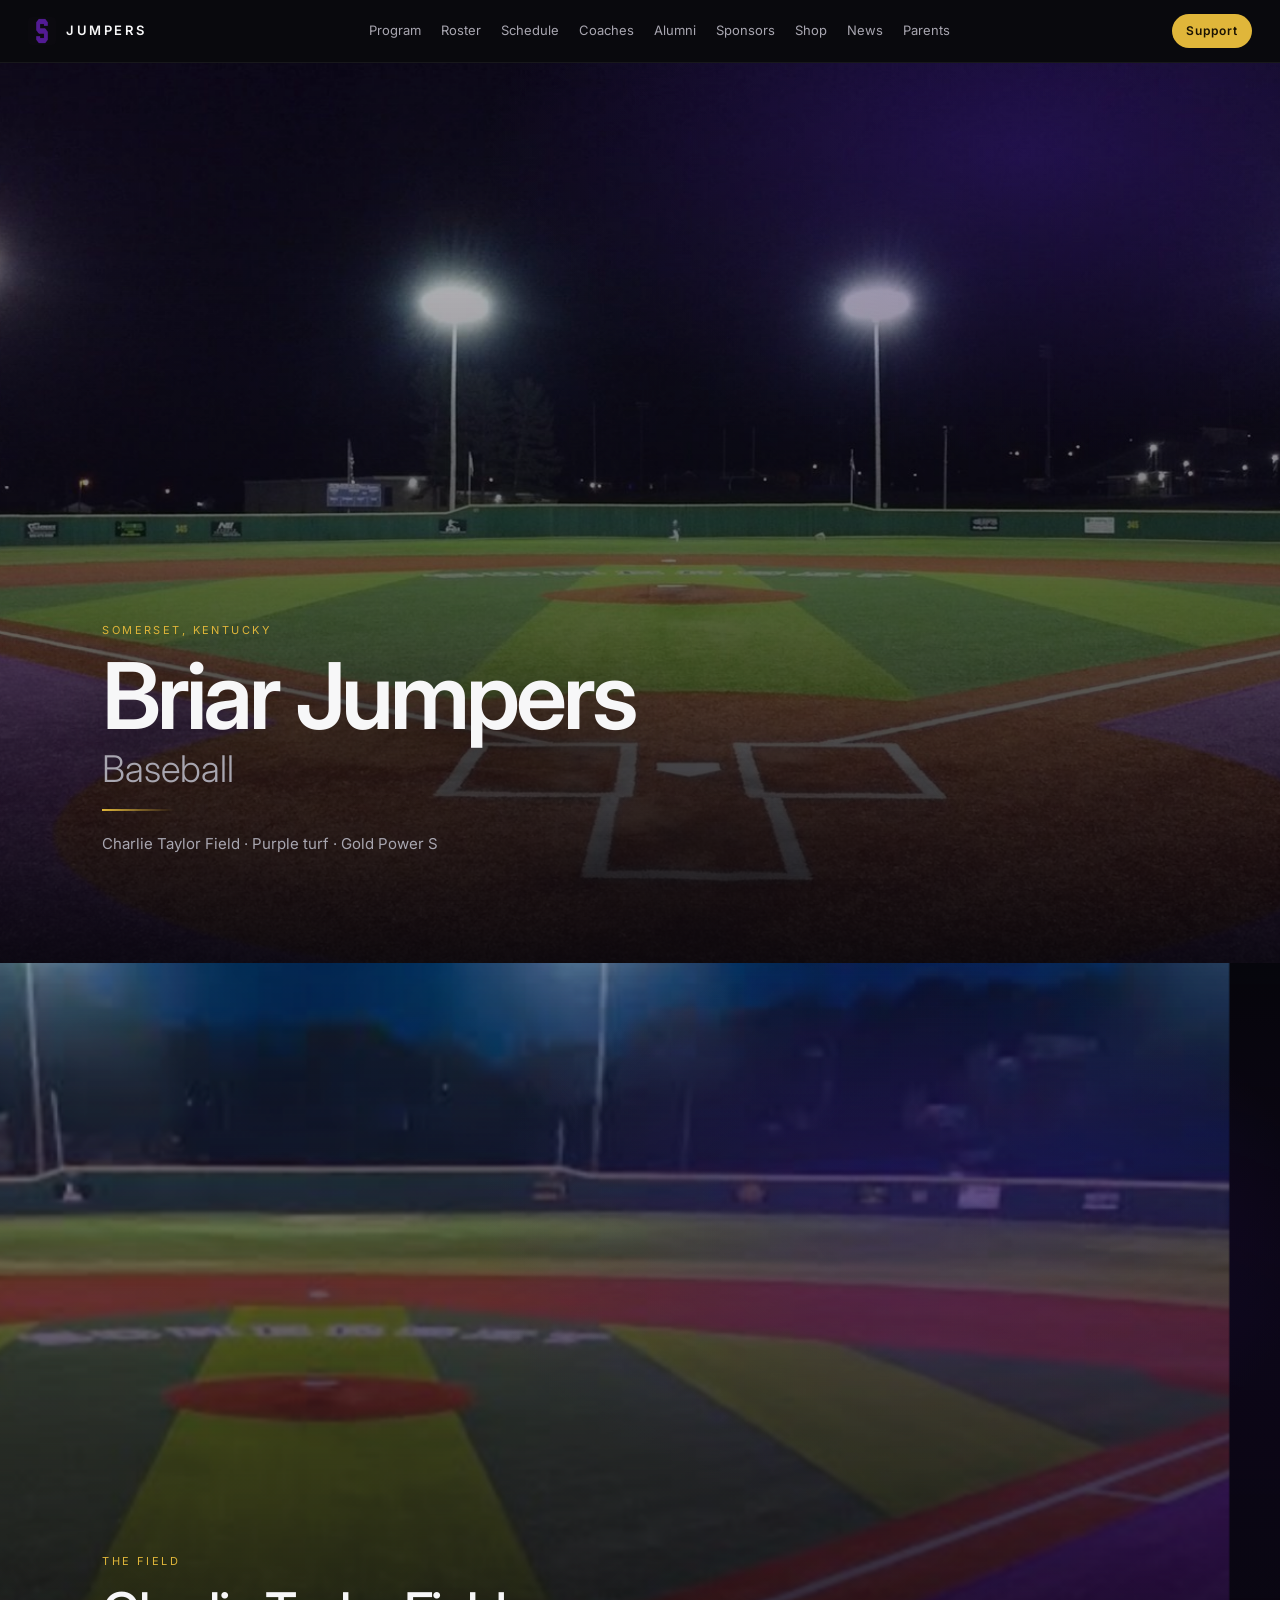
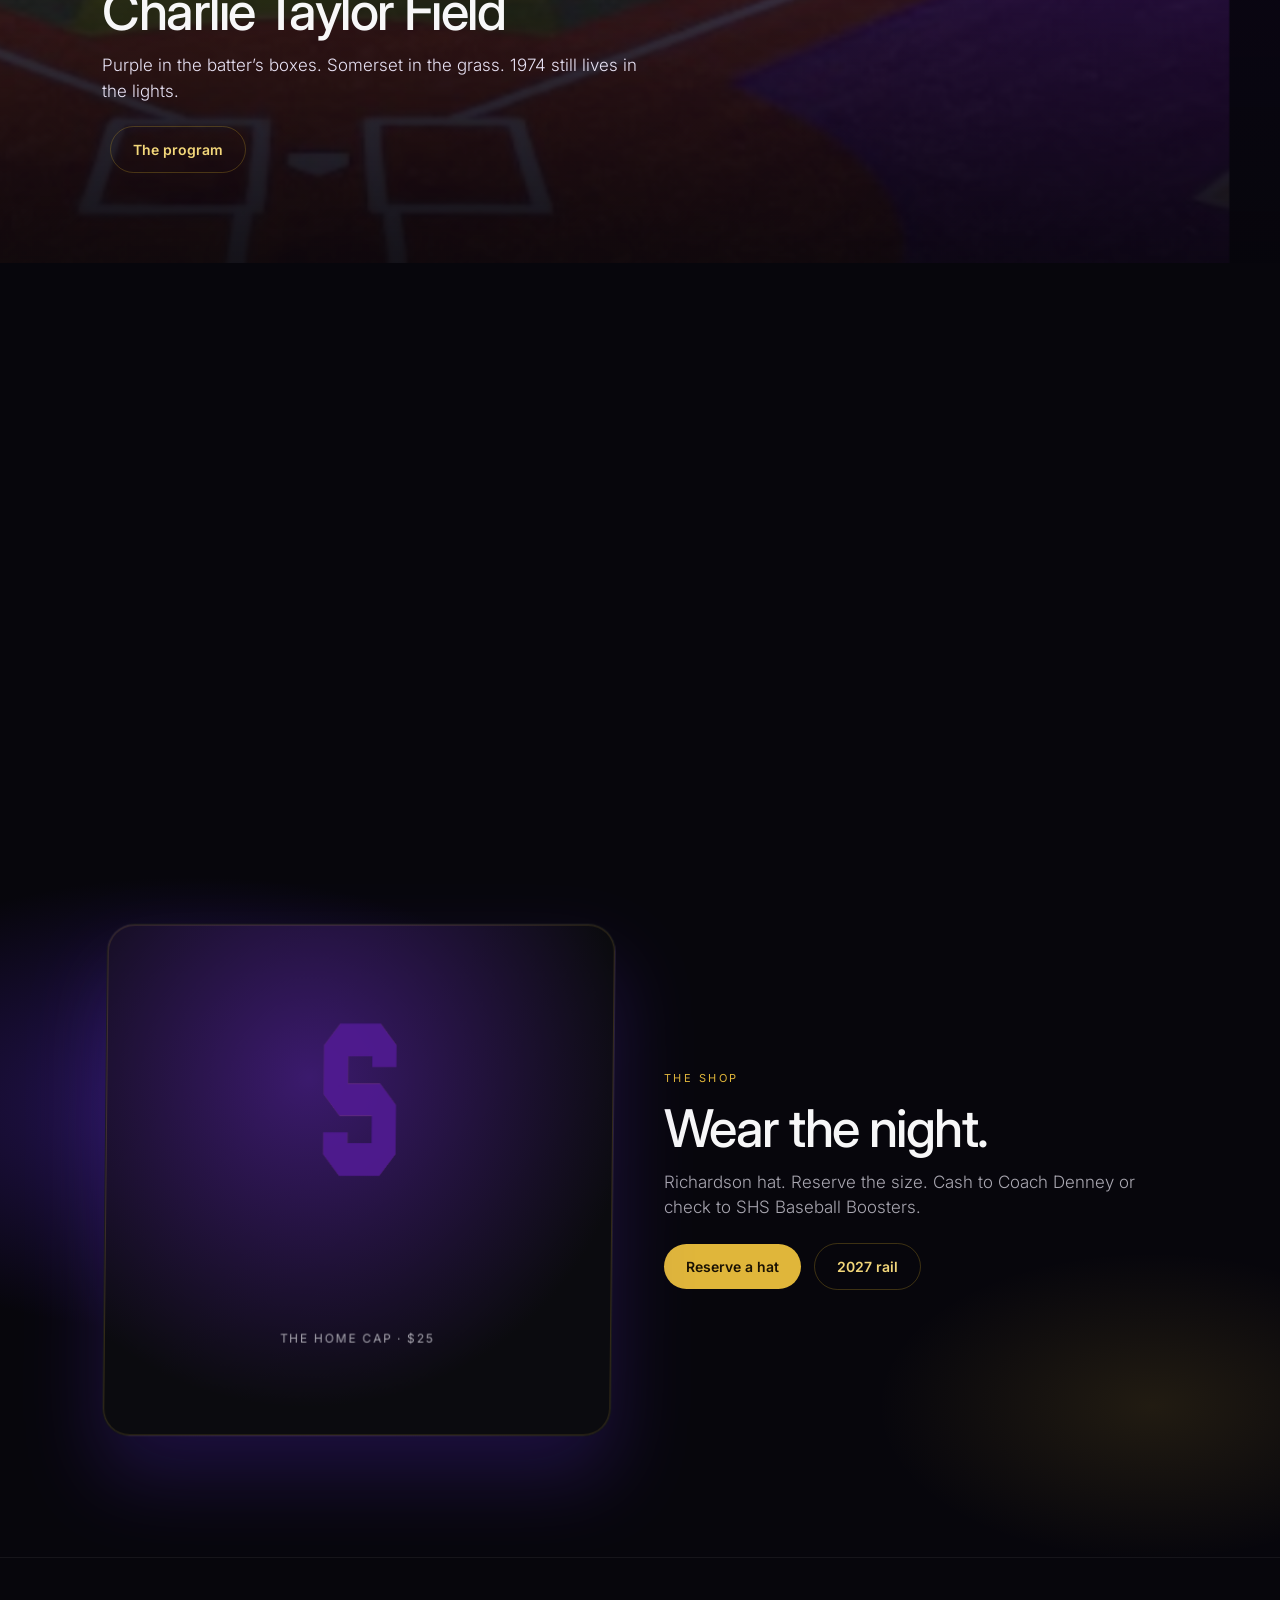
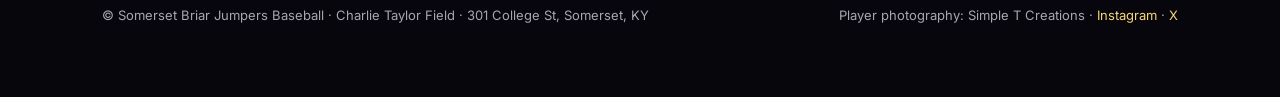
==== index.html @ 0ed85373 "Initial commit" ====
<!DOCTYPE html>
<html lang="en">
<head>
  <meta charset="UTF-8" />
  <meta name="viewport" content="width=device-width, initial-scale=1" />
  <title>Jumpers Baseball · Somerset Briar Jumpers</title>
  <meta name="description" content="Somerset High School Briar Jumpers baseball. Charlie Taylor Field. Hats, schedule, roster, and the next level." />
  <link rel="icon" href="assets/img/brand/power-s.jpg" />
  <link rel="preconnect" href="https://fonts.googleapis.com" />
  <link rel="preconnect" href="https://fonts.gstatic.com" crossorigin />
  <link href="https://fonts.googleapis.com/css2?family=Inter:wght@300;400;500;600;700&display=swap" rel="stylesheet" />
  <link rel="stylesheet" href="css/app.css" />
</head>
<body>
  <div class="progress" id="progress"></div>
  <a class="skip" href="#main">Skip to content</a>
  <nav class="top" id="site-nav"></nav>

  <header class="hero-video" id="main">
    <img class="poster" src="assets/img/field/hero-power-s.jpg" alt="" />
    <video autoplay muted loop playsinline poster="assets/img/field/hero-plate.jpg">
      <source src="assets/video/hero-plate.mp4" type="video/mp4" />
    </video>
    <div class="veil"></div>
    <div class="hero-copy">
      <p class="eyebrow rise">Somerset, Kentucky</p>
      <h1 class="rise rise-2">Briar Jumpers<span>Baseball</span></h1>
      <div class="gold-line rise rise-3"></div>
      <p class="meta rise rise-3">Charlie Taylor Field · Purple turf · Gold Power S</p>
    </div>
  </header>

  <section class="field-pin" id="field">
    <div class="field-sticky">
      <img class="bg" id="field-bg" src="assets/img/field/charlie-taylor-plate.png" alt="Charlie Taylor Field at night from home plate" />
      <div class="veil"></div>
      <div class="inner">
        <p class="kicker">The field</p>
        <h2>Charlie Taylor Field</h2>
        <p class="lede" style="color:#e8e2f4">Purple in the batter’s boxes. Somerset in the grass. 1974 still lives in the lights.</p>
        <a class="btn ghost" href="program.html">The program</a>
      </div>
    </div>
  </section>

  <section class="shop-stage" id="shop">
    <div class="wrap shop-grid">
      <div class="hat-ph">
        <img src="assets/img/brand/power-s-purple.png" alt="Power S" />
        The Home Cap · $25
      </div>
      <div>
        <p class="kicker">The shop</p>
        <h2>Wear the night.</h2>
        <p class="lede">Richardson hat. Reserve the size. Cash to Coach Denney or check to SHS Baseball Boosters.</p>
        <a class="btn" href="shop.html">Reserve a hat</a>
        <a class="btn ghost" href="schedule.html">2027 rail</a>
      </div>
    </div>
  </section>

  <footer class="site" id="site-foot"></footer>
  <script src="js/app.js"></script>
</body>
</html>
---- css/app.css ----
:root {
  --night: #07060c;
  --night-2: #12101a;
  --night-3: #1b1528;
  --purple: #5b2ad6;
  --purple-2: #8b5cf6;
  --gold: #e0b63a;
  --gold-2: #f3d77a;
  --paper: #f4f1ea;
  --stone: #a8a6b0;
  --white: #f7f7f8;
  --line: rgba(201, 162, 39, 0.28);
  --hair: rgba(255, 255, 255, 0.06);
  --max: 1180px;
}
* { box-sizing: border-box; margin: 0; padding: 0; }
html { scroll-behavior: smooth; }
body {
  font-family: Inter, system-ui, sans-serif;
  background: var(--night);
  color: var(--white);
  font-size: 17px;
  line-height: 1.5;
  min-height: 100vh;
  overflow-x: hidden;
}
a { color: inherit; text-decoration: none; }
img { max-width: 100%; display: block; }
button { font: inherit; }

.skip {
  position: absolute; left: -999px;
}
.skip:focus { left: 12px; top: 12px; background: var(--gold); color: #1a1203; padding: 8px 12px; z-index: 80; }

nav.top {
  position: sticky; top: 0; z-index: 40;
  display: flex; align-items: center; justify-content: space-between;
  padding: 14px 28px;
  background: rgba(11, 11, 15, 0.78);
  backdrop-filter: blur(18px);
  border-bottom: 1px solid var(--hair);
}
.brand { display: flex; align-items: center; gap: 10px; font-weight: 600; letter-spacing: 0.2em; font-size: 13px; }
.brand img { width: 28px; height: 28px; border-radius: 4px; }
.links { display: flex; gap: 20px; font-size: 13px; color: var(--stone); }
.links a[aria-current="page"], .links a:hover { color: var(--white); }
.pill {
  background: var(--gold);
  color: #1a1203;
  font-size: 12px;
  font-weight: 600;
  letter-spacing: 0.08em;
  padding: 8px 14px;
  border-radius: 999px;
}
.menu {
  display: none; background: none; border: 0; color: var(--white); font-size: 22px; cursor: pointer;
}
.drawer {
  display: none;
  background: #101016;
  border-bottom: 1px solid var(--hair);
  padding: 8px 28px 18px;
}
.drawer a { display: block; padding: 10px 0; color: var(--stone); font-size: 15px; }
.drawer.open { display: block; }

.hero {
  min-height: 88vh;
  position: relative;
  display: flex;
  align-items: flex-end;
  background:
    linear-gradient(180deg, rgba(11,11,15,.12) 10%, rgba(11,11,15,.86) 100%),
    var(--hero, #0b0b0f) center 60% / cover no-repeat;
}
.hero-copy { padding: 0 8vw 9vh; max-width: 920px; }
.eyebrow, .kicker {
  color: var(--gold);
  letter-spacing: 0.22em;
  font-size: 11px;
  text-transform: uppercase;
  margin-bottom: 14px;
}
h1 {
  font-weight: 600;
  font-size: clamp(44px, 8vw, 92px);
  letter-spacing: -0.045em;
  line-height: 0.95;
}
h1 span { display: block; font-weight: 300; font-size: 0.4em; letter-spacing: 0; color: var(--stone); margin-top: 12px; }
h2 {
  font-size: clamp(30px, 4.6vw, 52px);
  font-weight: 500;
  letter-spacing: -0.03em;
  line-height: 1.06;
}
.rule { width: 48px; height: 1px; background: var(--gold); margin: 20px 0; }
.lede { color: var(--stone); max-width: 560px; margin-top: 14px; font-weight: 300; }

section.block { padding: 84px 8vw; }
.wrap { max-width: var(--max); margin: 0 auto; }
.split { display: grid; grid-template-columns: 1.15fr 0.85fr; gap: 28px; }
.panel {
  background: var(--night-2);
  border: 1px solid var(--hair);
  border-radius: 28px;
  padding: 32px;
}
.panel h3 { font-size: 34px; letter-spacing: -0.03em; margin: 6px 0 8px; }
.meta { color: var(--stone); font-size: 15px; }
.chips { display: flex; gap: 8px; flex-wrap: wrap; margin-top: 20px; }
.chip {
  border: 1px solid var(--line);
  color: var(--gold-2);
  font-size: 11px;
  letter-spacing: 0.1em;
  text-transform: uppercase;
  padding: 6px 10px;
  border-radius: 999px;
}

.grid {
  display: grid;
  grid-template-columns: repeat(4, 1fr);
  gap: 18px;
  margin-top: 36px;
}
.grid-3 { grid-template-columns: repeat(3, 1fr); }
.grid-5 { grid-template-columns: repeat(5, 1fr); }

.card { perspective: 1200px; height: 430px; cursor: pointer; }
.card-inner {
  position: relative; width: 100%; height: 100%;
  transform-style: preserve-3d;
  transition: transform 0.7s cubic-bezier(.16,1,.3,1);
}
.card.is-flipped .card-inner { transform: rotateY(180deg); }
.face {
  position: absolute; inset: 0;
  backface-visibility: hidden;
  border-radius: 22px;
  overflow: hidden;
  background: #15151c;
  border: 1px solid var(--hair);
}
.face.back {
  transform: rotateY(180deg);
  background: linear-gradient(180deg, #17141f, #0e0d12);
  padding: 22px;
  display: flex; flex-direction: column;
}
.face .shot { width: 100%; height: 72%; object-fit: cover; object-position: top center; }
.sil-shot {
  height: 72%;
  display: grid; place-items: center;
  background: #14121a;
}
.sil-shot img { width: 52%; opacity: .5; height: auto; object-fit: contain; }
.face .info { padding: 14px 16px 16px; }
.num {
  position: absolute; top: 12px; left: 14px;
  font-size: 36px; font-weight: 600; color: var(--gold);
  letter-spacing: -0.04em; text-shadow: 0 8px 24px rgba(0,0,0,.5);
}
.name { font-size: 17px; font-weight: 500; }
.pos { color: var(--stone); font-size: 12px; letter-spacing: 0.12em; text-transform: uppercase; margin-top: 4px; }
.stat-row {
  display: flex; justify-content: space-between;
  padding: 10px 0;
  border-bottom: 1px solid var(--hair);
  font-size: 14px;
}
.stat-row span:last-child { color: var(--gold-2); font-variant-numeric: tabular-nums; }
.links-row { margin-top: auto; display: flex; gap: 8px; flex-wrap: wrap; }
.mini {
  font-size: 11px; letter-spacing: 0.08em; text-transform: uppercase;
  border: 1px solid var(--line); color: var(--gold-2);
  padding: 6px 8px; border-radius: 999px;
}

.coach { border-radius: 22px; overflow: hidden; background: #15151c; border: 1px solid var(--hair); }
.coach img, .coach .ph { width: 100%; height: 280px; object-fit: cover; object-position: top; }
.coach .ph { background: #16141c; display: grid; place-items: center; color: #3a3348; font-size: 12px; letter-spacing: 0.16em; }
.coach figcaption { padding: 14px 14px 18px; }
.coach strong { display: block; font-weight: 500; }
.coach em { color: var(--stone); font-style: normal; font-size: 12px; letter-spacing: 0.12em; text-transform: uppercase; }

.band {
  min-height: 62vh;
  display: flex; align-items: flex-end;
  background:
    linear-gradient(180deg, rgba(11,11,15,.18), rgba(11,11,15,.78)),
    var(--band, #0b0b0f) center / cover no-repeat;
}
.band .inner { padding: 8vh 8vw; }

.shop-grid { display: grid; grid-template-columns: 1fr 1fr; gap: 48px; align-items: center; }
.hat-ph {
  aspect-ratio: 1;
  border-radius: 28px;
  background: radial-gradient(circle at 40% 30%, #3b1a6d 0%, #0b0b0f 70%);
  display: grid; place-items: center; text-align: center;
  border: 1px solid var(--hair);
  color: var(--stone);
  letter-spacing: 0.16em;
  font-size: 12px;
  text-transform: uppercase;
  padding: 24px;
}
.hat-ph img { width: 38%; opacity: .9; margin: 0 auto 16px; }

.btn {
  display: inline-block;
  margin-top: 22px;
  background: var(--gold);
  color: #1a1203;
  font-weight: 600;
  padding: 12px 22px;
  border-radius: 999px;
  font-size: 14px;
  border: 0;
  cursor: pointer;
}
.btn.ghost { background: transparent; color: var(--gold-2); border: 1px solid var(--line); margin-left: 8px; }

form.stack { display: grid; gap: 12px; margin-top: 22px; max-width: 480px; }
form.stack input, form.stack select, form.stack textarea {
  width: 100%;
  background: #0e0e14;
  border: 1px solid var(--hair);
  color: var(--white);
  padding: 12px 14px;
  border-radius: 12px;
}
form.stack label { font-size: 13px; color: var(--stone); }

.page-hero { padding: 72px 8vw 20px; }
.note { color: var(--stone); font-size: 14px; margin-top: 10px; }

footer.site {
  padding: 48px 8vw 72px;
  border-top: 1px solid var(--hair);
  color: var(--stone);
  font-size: 13px;
  display: flex; justify-content: space-between; gap: 24px; flex-wrap: wrap;
}
footer.site a { color: var(--gold-2); }

@media (max-width: 980px) {
  .links { display: none; }
  .menu { display: block; }
  .split, .shop-grid, .grid, .grid-3, .grid-5 { grid-template-columns: 1fr 1fr; }
}
@media (max-width: 640px) {
  nav.top { padding: 12px 16px; }
  section.block, .page-hero { padding-left: 6vw; padding-right: 6vw; }
  .split, .shop-grid, .grid, .grid-3, .grid-5 { grid-template-columns: 1fr; }
  .card { height: 460px; }
  .pill { display: none; }
}

/* ——— motion layer ——— */
.hero-video {
  min-height: 100vh;
  position: relative;
  display: flex;
  align-items: flex-end;
  overflow: hidden;
}
.hero-video video,
.hero-video .poster {
  position: absolute;
  inset: 0;
  width: 100%;
  height: 100%;
  object-fit: cover;
  transform: scale(1.08);
  will-change: transform;
}
.hero-video .veil {
  position: absolute;
  inset: 0;
  background:
    linear-gradient(180deg, rgba(20,8,40,.15) 0%, rgba(7,6,12,.55) 55%, rgba(7,6,12,.94) 100%),
    radial-gradient(900px 500px at 80% 10%, rgba(91,42,214,.35), transparent 60%);
  pointer-events: none;
}
.hero-video .hero-copy {
  position: relative;
  z-index: 2;
  padding: 0 8vw 12vh;
}
.hero-video h1 { text-shadow: 0 20px 60px rgba(0,0,0,.55); }
.gold-line {
  width: 72px; height: 2px;
  background: linear-gradient(90deg, var(--gold), transparent);
  margin: 22px 0;
}

.shop-stage {
  position: relative;
  padding: 120px 8vw;
  background:
    radial-gradient(700px 380px at 15% 40%, rgba(91,42,214,.38), transparent 60%),
    radial-gradient(500px 280px at 90% 80%, rgba(224,182,58,.12), transparent 55%),
    #07060c;
}
.shop-stage .hat-ph {
  box-shadow: 0 40px 80px rgba(91,42,214,.25), inset 0 0 0 1px rgba(224,182,58,.18);
  transform: rotateY(-8deg) rotateX(4deg);
  transition: transform .6s cubic-bezier(.16,1,.3,1);
}
.shop-stage .hat-ph:hover { transform: rotateY(0) rotateX(0) scale(1.03); }

.field-pin {
  height: 160vh;
  position: relative;
}
.field-sticky {
  position: sticky;
  top: 0;
  height: 100vh;
  overflow: hidden;
  display: flex;
  align-items: flex-end;
}
.field-sticky img.bg {
  position: absolute;
  inset: -8%;
  width: 116%;
  height: 116%;
  object-fit: cover;
  will-change: transform;
}
.field-sticky .veil {
  position: absolute; inset: 0;
  background:
    linear-gradient(180deg, rgba(7,6,12,.15), rgba(20,8,40,.45) 40%, rgba(7,6,12,.88)),
    radial-gradient(600px 400px at 70% 30%, rgba(91,42,214,.28), transparent 70%);
}
.field-sticky .inner { position: relative; z-index: 2; padding: 10vh 8vw; max-width: 760px; }

.h-scene { height: 280vh; position: relative; }
.h-pin {
  position: sticky;
  top: 0;
  height: 100vh;
  overflow: hidden;
  display: flex;
  flex-direction: column;
  justify-content: center;
  background:
    radial-gradient(900px 500px at 0% 100%, rgba(91,42,214,.32), transparent 55%),
    #07060c;
}
.h-pin.field-behind {
  background:
    linear-gradient(180deg, rgba(7,6,12,.72), rgba(7,6,12,.82)),
    var(--rail-bg) center / cover no-repeat;
}
.h-head { padding: 0 8vw 28px; }
.h-track {
  display: flex;
  gap: 22px;
  padding: 0 8vw 8vh;
  width: max-content;
  will-change: transform;
}
.h-track .card,
.h-track .coach {
  flex: 0 0 280px;
  width: 280px;
}
.h-track .coach { height: 430px; }
.h-track .coach img,
.h-track .coach .ph { height: 320px; }

.card {
  transform-style: preserve-3d;
  transition: box-shadow .35s ease;
}
.card:hover {
  box-shadow: 0 24px 60px rgba(91,42,214,.28), 0 0 0 1px rgba(224,182,58,.22);
}
.face {
  box-shadow: inset 0 0 0 1px rgba(224,182,58,.12);
}

.rise { opacity: 0; transform: translateY(28px); animation: rise .9s cubic-bezier(.16,1,.3,1) forwards; }
.rise-2 { animation-delay: .12s; }
.rise-3 { animation-delay: .24s; }
@keyframes rise {
  to { opacity: 1; transform: none; }
}

.progress {
  position: fixed; top: 0; left: 0; height: 2px; width: 0;
  background: linear-gradient(90deg, var(--purple-2), var(--gold));
  z-index: 60;
  transform-origin: left;
}

@media (max-width: 800px) {
  .h-scene { height: auto; }
  .h-pin { position: relative; height: auto; padding: 72px 0; }
  .h-track {
    width: auto;
    overflow-x: auto;
    scroll-snap-type: x mandatory;
    -webkit-overflow-scrolling: touch;
    padding-bottom: 32px;
  }
  .h-track .card, .h-track .coach { scroll-snap-align: start; }
  .field-pin { height: auto; }
  .field-sticky { position: relative; height: 70vh; }
}

/* Coach orbit */
.staff-stage {
  padding: 96px 0 80px;
  background:
    radial-gradient(700px 420px at 50% 55%, rgba(91,42,214,.28), transparent 62%),
    #07060c;
  overflow: hidden;
}
.staff-head { padding: 0 8vw 12px; }
.orbit {
  position: relative;
  height: 560px;
  perspective: 1400px;
  margin: 0 auto;
  max-width: 1100px;
}
.cecil-3d {
  position: absolute;
  left: 50%;
  top: 46%;
  width: 210px;
  height: auto;
  transform: translate(-50%, -50%);
  z-index: 4;
  filter: drop-shadow(0 18px 30px rgba(0,0,0,.55));
  pointer-events: none;
  border-radius: 16px;
}
.ring {
  position: absolute;
  inset: 0;
  transform-style: preserve-3d;
  transition: transform .7s cubic-bezier(.16,1,.3,1);
}
.orbit-card {
  position: absolute;
  left: 50%;
  top: 50%;
  width: 210px;
  height: 300px;
  margin: -150px 0 0 -105px;
  border-radius: 20px;
  overflow: hidden;
  background: #15121c;
  border: 1px solid rgba(224,182,58,.28);
  box-shadow: 0 18px 40px rgba(0,0,0,.4);
  cursor: pointer;
  color: var(--white);
}
.orbit-card img,
.orbit-card .ph {
  width: 100%;
  height: 220px;
  object-fit: cover;
  object-position: top;
  display: block;
}
.orbit-card .ph {
  background: #1a1624;
  display: grid;
  place-items: center;
  color: #4a4258;
  letter-spacing: .16em;
  font-size: 11px;
}
.orbit-card div:last-child { padding: 10px 12px 12px; }
.orbit-card strong { display: block; font-size: 15px; font-weight: 500; }
.orbit-card em {
  color: var(--gold-2);
  font-style: normal;
  font-size: 11px;
  letter-spacing: .12em;
  text-transform: uppercase;
}
.orbit-card.is-lead {
  width: 240px;
  height: 340px;
  margin: -170px 0 0 -120px;
  border-color: var(--gold);
  box-shadow: 0 24px 50px rgba(91,42,214,.35), 0 0 0 1px rgba(224,182,58,.4);
}
.orbit-card.is-lead img,
.orbit-card.is-lead .ph { height: 250px; }
.orbit-nav {
  display: flex;
  align-items: center;
  justify-content: center;
  gap: 22px;
  margin-top: 8px;
  color: var(--stone);
  font-size: 14px;
}
.orbit-nav a { color: var(--gold-2); }
.orbit-nav button {
  width: 44px;
  height: 44px;
  border-radius: 50%;
  border: 1px solid var(--line);
  background: transparent;
  color: var(--gold-2);
  font-size: 22px;
  cursor: pointer;
}
.orbit-nav button:hover { background: rgba(224,182,58,.12); }

@media (max-width: 800px) {
  .orbit {
    height: auto;
    perspective: none;
    padding: 0 0 8px;
  }
  .cecil-3d {
    position: relative;
    left: auto;
    top: auto;
    transform: none;
    width: 128px;
    display: block;
    margin: 8px auto 18px;
  }
  .ring {
    position: relative;
    inset: auto;
    display: flex;
    gap: 14px;
    overflow-x: auto;
    scroll-snap-type: x mandatory;
    -webkit-overflow-scrolling: touch;
    padding: 8px 6vw 20px;
    transform: none !important;
  }
  .orbit-card,
  .orbit-card.is-lead {
    position: relative;
    left: auto;
    top: auto;
    margin: 0;
    flex: 0 0 220px;
    width: 220px;
    height: 320px;
    transform: none !important;
    scroll-snap-align: start;
  }
  .orbit-card.is-lead { flex-basis: 240px; width: 240px; height: 340px; }
}

.mound-stage {
  position: relative;
  min-height: 92vh;
  overflow: hidden;
  background: #07060c;
}
.mound-stage .field-full {
  position: absolute;
  inset: 0;
  width: 100%;
  height: 100%;
  object-fit: cover;
  object-position: center 62%;
}
.mound-veil {
  position: absolute;
  inset: 0;
  background:
    linear-gradient(180deg, rgba(7,6,12,.55) 0%, rgba(7,6,12,.12) 35%, rgba(7,6,12,.18) 68%, rgba(7,6,12,.86) 100%);
  pointer-events: none;
}
.mound-copy {
  position: relative;
  z-index: 3;
  padding: 36px 8vw 0;
}
.mound-core {
  position: relative;
  z-index: 3;
  height: 520px;
  max-width: 900px;
  margin: 0 auto;
  touch-action: pan-y;
}
.cecil-hero {
  position: absolute;
  left: 50%;
  top: 46%;
  width: min(280px, 42vw);
  transform: translate(-50%, -50%);
  z-index: 5;
  filter: drop-shadow(0 16px 24px rgba(0,0,0,.55));
  pointer-events: none;
  animation: cecil-idle 3.2s ease-in-out infinite;
}
.cecil-hero.is-turn { animation: cecil-turn .55s ease; }
@keyframes cecil-idle {
  0%, 100% { transform: translate(-50%, -50%) rotate(-2deg); }
  50% { transform: translate(-50%, calc(-50% - 6px)) rotate(2deg); }
}
@keyframes cecil-turn {
  0% { transform: translate(-50%, -50%) scale(1); }
  40% { transform: translate(-50%, -54%) scale(1.06) rotate(-8deg); }
  100% { transform: translate(-50%, -50%) scale(1); }
}
.token {
  position: absolute;
  left: 50%;
  top: 46%;
  width: 96px;
  height: 96px;
  margin: -48px 0 0 -48px;
  padding: 0;
  border: 2px solid rgba(224,182,58,.55);
  border-radius: 50%;
  overflow: hidden;
  background: #1a1622;
  cursor: pointer;
  box-shadow: 0 10px 24px rgba(0,0,0,.4);
}
.token img, .token .ph {
  width: 100%; height: 100%; object-fit: cover; object-position: top center; display: block;
}
.token .ph {
  display: grid; place-items: center;
  color: var(--gold-2); letter-spacing: .08em; font-size: 18px; font-weight: 600;
}
.token.is-lead {
  width: 118px;
  height: 118px;
  margin: -59px 0 0 -59px;
  border-color: var(--gold);
  box-shadow: 0 0 0 3px rgba(224,182,58,.25), 0 16px 30px rgba(91,42,214,.35);
}
.active-coach {
  position: relative;
  z-index: 3;
  text-align: center;
  margin: 4px 0 0;
  color: var(--stone);
  letter-spacing: .12em;
  text-transform: uppercase;
  font-size: 12px;
}
.active-coach strong {
  display: block;
  color: var(--white);
  letter-spacing: 0;
  text-transform: none;
  font-size: 22px;
  font-weight: 500;
  margin-bottom: 4px;
}
.cecil-on-mound {
  position: absolute;
  left: 50%;
  top: 36%;
  width: min(230px, 26vw);
  transform: translate(-50%, -10%);
  z-index: 2;
  filter: drop-shadow(0 18px 28px rgba(0,0,0,.55));
  border-radius: 16px;
  pointer-events: none;
  transition: opacity .35s ease;
}
.coverflow {
  position: relative;
  z-index: 4;
  height: 430px;
  margin-top: 10vh;
  perspective: 1200px;
  touch-action: pan-y;
}
.flow-card {
  position: absolute;
  left: 50%;
  top: 48px;
  width: 210px;
  height: 320px;
  margin-left: -105px;
  border-radius: 20px;
  overflow: hidden;
  background: #14111a;
  border: 1px solid rgba(224,182,58,.3);
  color: var(--white);
  cursor: pointer;
  transition: transform .55s cubic-bezier(.16,1,.3,1), opacity .45s ease;
  box-shadow: 0 18px 40px rgba(0,0,0,.45);
}
.flow-card img, .flow-card .ph {
  width: 100%; height: 236px; object-fit: cover; object-position: top; display: block;
}
.flow-card .ph {
  background: #1a1624; display: grid; place-items: center;
  color: #4a4258; letter-spacing: .16em; font-size: 11px;
}
.flow-card div:last-child { padding: 10px 12px; }
.flow-card strong { display: block; font-size: 15px; font-weight: 500; }
.flow-card em {
  color: var(--gold-2); font-style: normal; font-size: 11px;
  letter-spacing: .12em; text-transform: uppercase;
}
.flow-card.is-lead {
  width: 242px;
  height: 358px;
  margin-left: -121px;
  border-color: var(--gold);
  z-index: 6;
}
.flow-card.is-lead img, .flow-card.is-lead .ph { height: 266px; }

@media (max-width: 800px) {
  .cecil-on-mound { width: 148px; top: 28%; }
  .coverflow { height: 390px; margin-top: 6vh; }
}
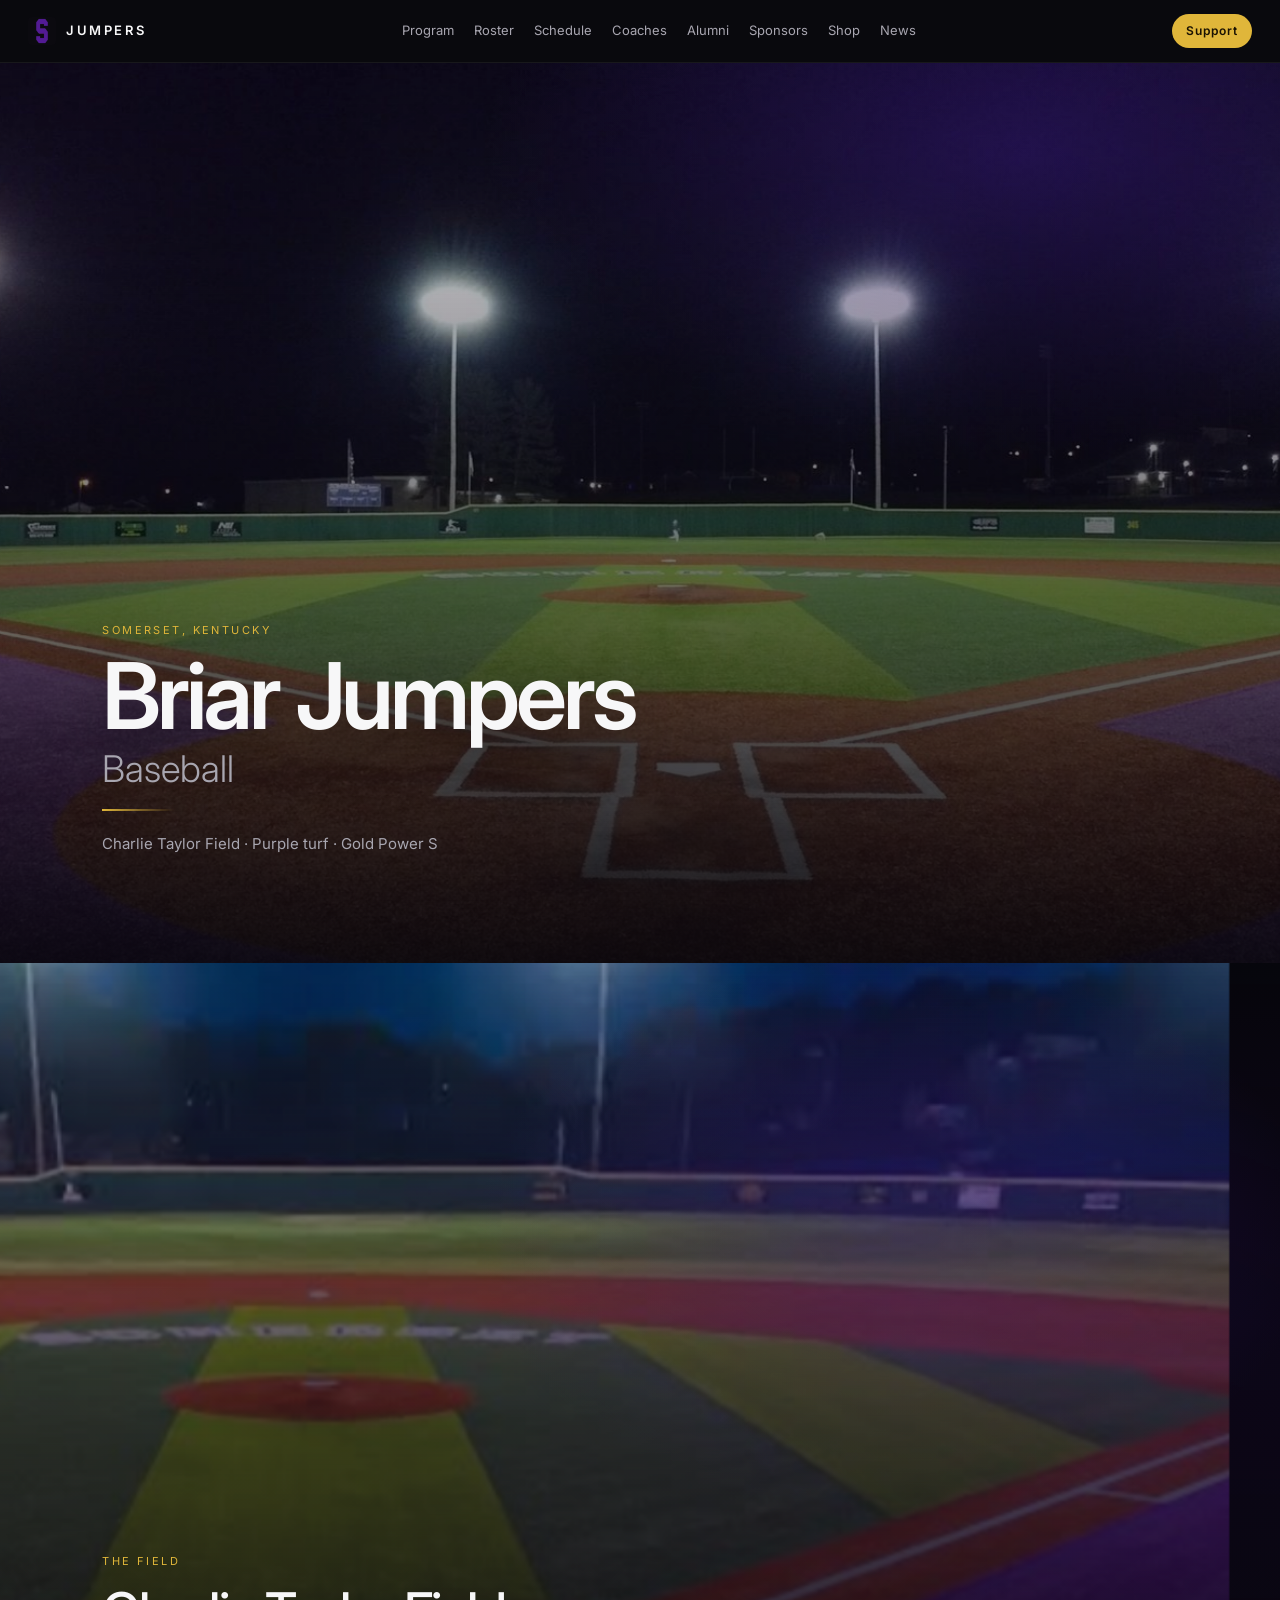
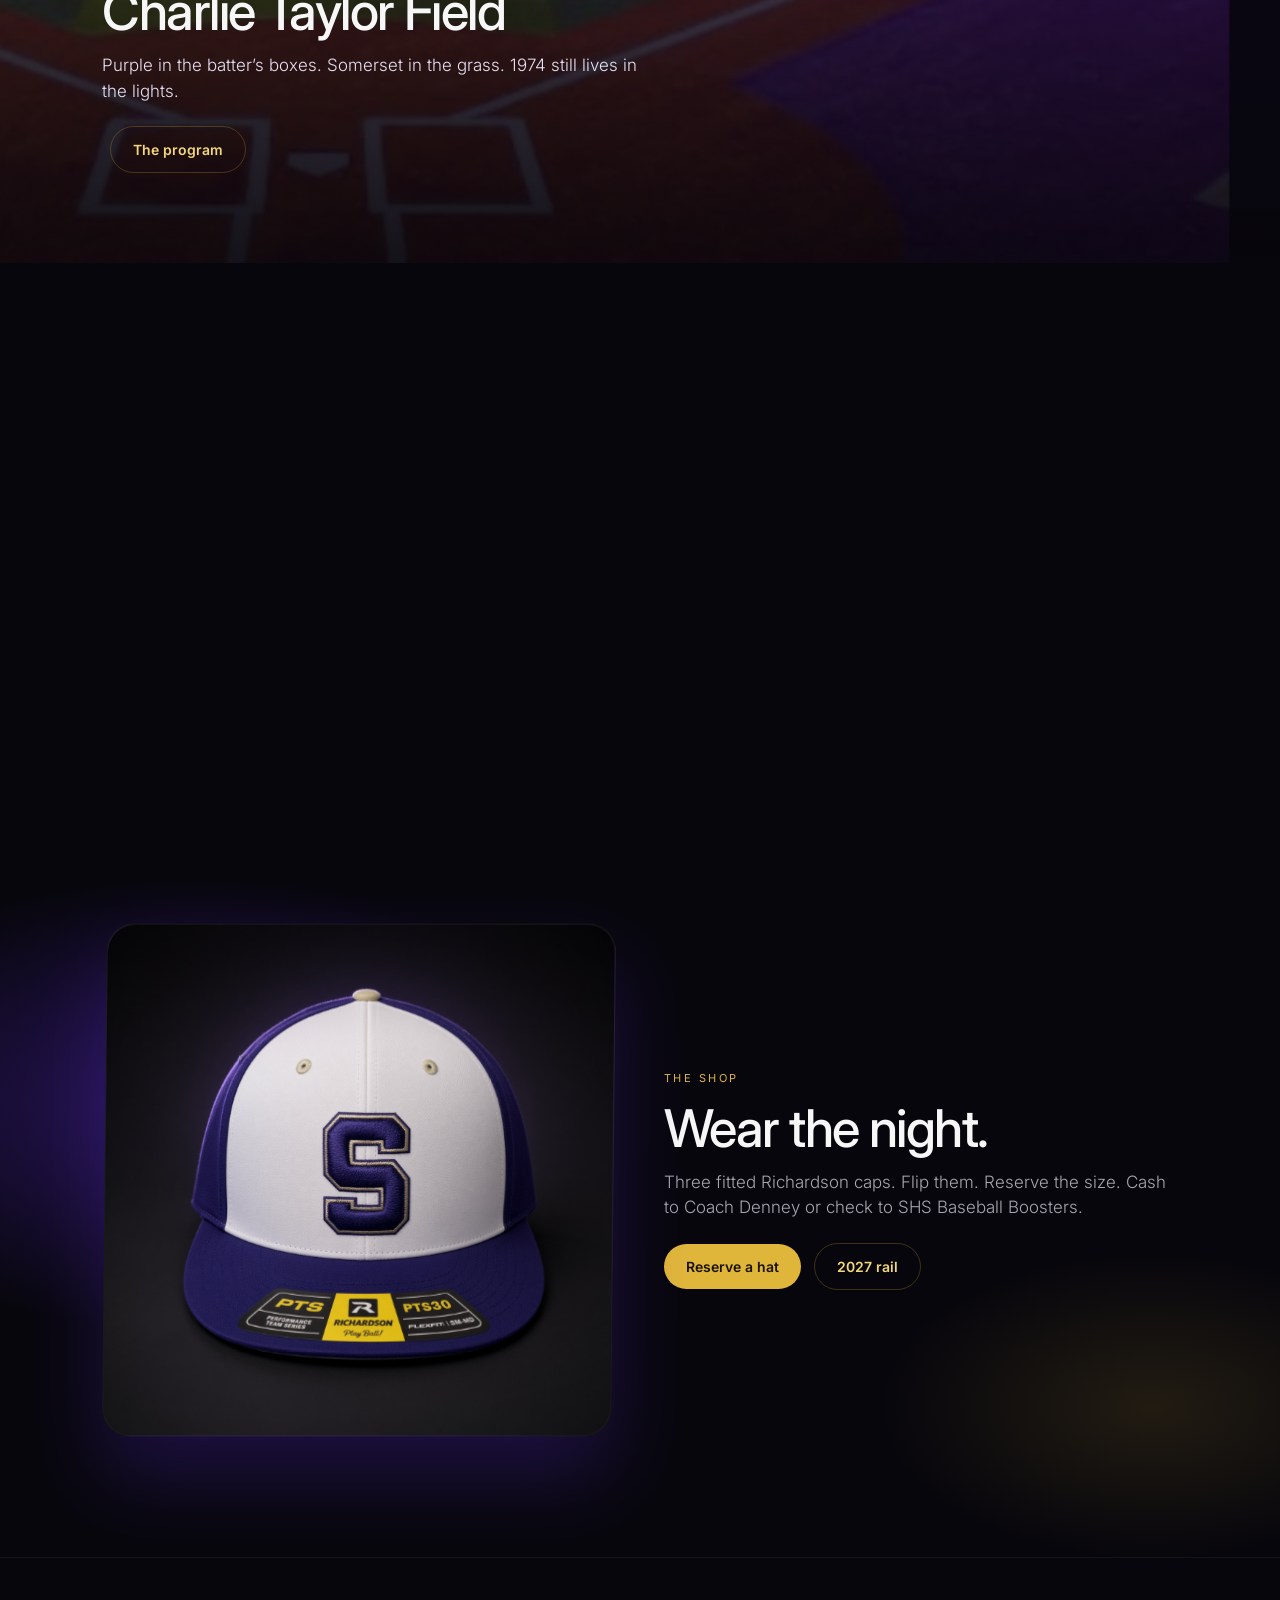
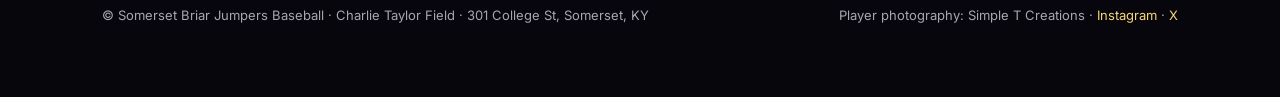
==== commit 5121c857: "Alumni carousel added and updated Coaches carousel added and updated Schedule added and can sync wit" ====
--- a/index.html
+++ b/index.html
@@ -45,14 +45,14 @@
 
   <section class="shop-stage" id="shop">
     <div class="wrap shop-grid">
-      <div class="hat-ph">
-        <img src="assets/img/brand/power-s-purple.png" alt="Power S" />
-        The Home Cap · $25
+      <div class="hat-ph hat-ph-photo">
+        <img src="assets/img/shop/home-s-front.jpg" alt="Tri-Color cap" />
+        Tri-Color $30 · Night Purple $30 · Cecil $40
       </div>
       <div>
         <p class="kicker">The shop</p>
         <h2>Wear the night.</h2>
-        <p class="lede">Richardson hat. Reserve the size. Cash to Coach Denney or check to SHS Baseball Boosters.</p>
+        <p class="lede">Three fitted Richardson caps. Flip them. Reserve the size. Cash to Coach Denney or check to SHS Baseball Boosters.</p>
         <a class="btn" href="shop.html">Reserve a hat</a>
         <a class="btn ghost" href="schedule.html">2027 rail</a>
       </div>
--- a/css/app.css
+++ b/css/app.css
@@ -210,6 +210,18 @@
   padding: 24px;
 }
 .hat-ph img { width: 38%; opacity: .9; margin: 0 auto 16px; }
+.hat-ph-photo {
+  padding: 0;
+  overflow: hidden;
+  letter-spacing: 0.08em;
+}
+.hat-ph-photo img {
+  width: 100%;
+  height: 100%;
+  object-fit: cover;
+  margin: 0;
+  opacity: 1;
+}
 
 .btn {
   display: inline-block;
@@ -235,6 +247,29 @@
   border-radius: 12px;
 }
 form.stack label { font-size: 13px; color: var(--stone); }
+form.stack .hp {
+  position: absolute;
+  left: -9999px;
+  width: 1px;
+  height: 1px;
+  opacity: 0;
+}
+.due {
+  color: var(--gold-2);
+  font-size: 15px;
+  letter-spacing: 0.04em;
+  margin-top: 4px;
+}
+.form-ok {
+  border: 1px solid var(--line);
+  background: #14101c;
+  border-radius: 20px;
+  padding: 22px 22px 26px;
+  margin-top: 22px;
+  max-width: 480px;
+}
+.form-ok h3 { font-size: 28px; letter-spacing: -0.03em; margin: 6px 0 8px; }
+.form-err { color: #f0a8a8; font-size: 14px; }
 
 .page-hero { padding: 72px 8vw 20px; }
 .note { color: var(--stone); font-size: 14px; margin-top: 10px; }
@@ -728,3 +763,589 @@
   .cecil-on-mound { width: 148px; top: 28%; }
   .coverflow { height: 390px; margin-top: 6vh; }
 }
+
+/* ——— roster coverflow ——— */
+.roster-page { background: #07060c; }
+.roster-hero { padding-bottom: 8px; }
+.roster-hero .lede { max-width: 640px; }
+
+.shelf-stage {
+  position: relative;
+  padding: 28px 0 72px;
+  overflow: hidden;
+  background:
+    radial-gradient(900px 420px at 50% 18%, rgba(91,42,214,.32), transparent 58%),
+    radial-gradient(700px 280px at 80% 90%, rgba(224,182,58,.08), transparent 55%),
+    #07060c;
+}
+.shelf-head { text-align: center; padding: 0 8vw 8px; }
+.shelf-head h2 {
+  min-height: 1.1em;
+  transition: opacity .35s ease;
+}
+.shelf-meta {
+  color: var(--stone);
+  letter-spacing: .16em;
+  text-transform: uppercase;
+  font-size: 12px;
+  margin-top: 8px;
+}
+
+.shelf-stage .coverflow {
+  position: relative;
+  height: 560px;
+  perspective: 1600px;
+  outline: none;
+}
+.shelf-stage .coverflow-track {
+  position: absolute;
+  inset: 0;
+  transform-style: preserve-3d;
+}
+.shelf-stage .flow-card {
+  position: absolute;
+  left: 50%;
+  top: 46px;
+  width: 280px;
+  height: 420px;
+  margin-left: -140px;
+  border-radius: 22px;
+  overflow: hidden;
+  background: #14121b;
+  border: 1px solid rgba(224,182,58,.22);
+  box-shadow: 0 24px 50px rgba(0,0,0,.45);
+  transform-style: preserve-3d;
+  transition: transform .7s cubic-bezier(.16,1,.3,1), opacity .5s ease, box-shadow .5s ease, border-color .4s ease;
+  cursor: pointer;
+  -webkit-tap-highlight-color: transparent;
+}
+.shelf-stage .flow-card img {
+  width: 100%;
+  height: 78%;
+  object-fit: cover;
+  object-position: center 12%;
+  display: block;
+}
+.shelf-stage .flow-card.crop-wide img { object-position: center 18%; }
+.shelf-stage .flow-card .flow-info {
+  padding: 12px 16px 16px;
+  background: linear-gradient(180deg, #17141f, #0e0c12);
+}
+.shelf-stage .flow-card .flow-info strong { display: block; font-weight: 500; font-size: 16px; }
+.shelf-stage .flow-card .flow-info em {
+  display: block;
+  margin-top: 3px;
+  color: var(--stone);
+  font-style: normal;
+  font-size: 11px;
+  letter-spacing: .14em;
+  text-transform: uppercase;
+}
+.shelf-stage .flow-card .num {
+  position: absolute; top: 12px; left: 14px;
+  font-size: 34px; font-weight: 600; color: var(--gold);
+  letter-spacing: -.04em;
+  text-shadow: 0 10px 24px rgba(0,0,0,.6);
+  z-index: 2;
+}
+.shelf-stage .flow-card.is-lead {
+  border-color: var(--gold);
+  box-shadow:
+    0 30px 70px rgba(91,42,214,.38),
+    0 0 0 1px rgba(224,182,58,.45);
+}
+.shelf-stage .flow-card.is-lead img { height: 78%; }
+.shelf-stage .flow-card.is-away { pointer-events: none; }
+
+.shelf-plate {
+  position: absolute;
+  left: 50%;
+  bottom: 28px;
+  width: min(720px, 72vw);
+  height: 28px;
+  transform: translateX(-50%);
+  background: radial-gradient(ellipse at center, rgba(224,182,58,.22), transparent 70%);
+  filter: blur(6px);
+  pointer-events: none;
+}
+.shelf-nav { margin-top: 4px; }
+
+.roster-tools {
+  display: flex;
+  justify-content: space-between;
+  align-items: flex-end;
+  gap: 24px;
+  flex-wrap: wrap;
+}
+.filter-chips .chip {
+  background: transparent;
+  cursor: pointer;
+}
+.filter-chips .chip.is-on {
+  background: var(--gold);
+  color: #1a1203;
+  border-color: var(--gold);
+}
+.roster-class { margin-top: 48px; }
+.roster-class h3 {
+  font-size: 22px;
+  font-weight: 500;
+  letter-spacing: -.02em;
+  margin-bottom: 4px;
+}
+.roster-class .meta { margin-bottom: 18px; }
+.roster-grid-block { padding-top: 56px; }
+.card.crop-wide .shot { object-position: center 18%; }
+.card.crop-portrait .shot { object-position: center 10%; }
+.sample-chip {
+  display: inline-block;
+  margin-bottom: 12px;
+  font-size: 10px;
+  letter-spacing: .14em;
+  text-transform: uppercase;
+  color: #1a1203;
+  background: var(--gold);
+  padding: 4px 8px;
+  border-radius: 999px;
+  width: fit-content;
+}
+
+/* ——— coaches 3D cylinder (YouTube short: rotateY + translateZ) ——— */
+.coaches-page { background: #07060c; }
+
+.cyl-stage {
+  position: relative;
+  padding: 8px 0 56px;
+  overflow: hidden;
+  background:
+    radial-gradient(720px 380px at 50% 42%, rgba(91,42,214,.38), transparent 62%),
+    radial-gradient(520px 220px at 50% 88%, rgba(224,182,58,.12), transparent 60%),
+    #07060c;
+}
+.cyl-readout {
+  text-align: center;
+  padding: 0 8vw 4px;
+  min-height: 118px;
+}
+.cyl-readout h2 { min-height: 1.1em; }
+.cyl-hint {
+  text-align: center;
+  color: var(--stone);
+  font-size: 12px;
+  letter-spacing: .14em;
+  text-transform: uppercase;
+  margin-top: 8px;
+}
+
+.cyl-scene {
+  position: relative;
+  height: 560px;
+  perspective: 1600px;
+  perspective-origin: 50% 46%;
+  outline: none;
+  cursor: grab;
+  touch-action: pan-y;
+}
+.cyl-scene.is-drag { cursor: grabbing; }
+
+.cyl-ring {
+  --w: 240px;
+  --h: 360px;
+  --radius: 400px;
+  --tilt: -12deg;
+  --rot: 0deg;
+  --step: 72deg;
+  position: relative;
+  width: var(--w);
+  height: var(--h);
+  margin: 72px auto 0;
+  transform-style: preserve-3d;
+  transform: rotateX(var(--tilt)) rotateY(var(--rot));
+  transition: transform 1.1s cubic-bezier(.16,1,.3,1);
+}
+.cyl-scene.is-drag .cyl-ring { transition: none; }
+
+.cyl-card {
+  position: absolute;
+  inset: 0;
+  border-radius: 20px;
+  overflow: hidden;
+  background: #14121b;
+  border: 1px solid rgba(224,182,58,.28);
+  box-shadow: 0 18px 40px rgba(0,0,0,.45);
+  transform-style: preserve-3d;
+  transform: rotateY(calc(var(--i) * var(--step))) translateZ(var(--radius));
+  backface-visibility: hidden;
+  cursor: pointer;
+  -webkit-tap-highlight-color: transparent;
+}
+.cyl-card img {
+  width: 100%;
+  height: 78%;
+  object-fit: cover;
+  object-position: center 16%;
+  display: block;
+}
+.cyl-card.crop-family img { object-position: center 32%; }
+.cyl-card .cyl-info {
+  padding: 10px 14px 12px;
+  background: linear-gradient(180deg, #17141f, #0e0c12);
+}
+.cyl-card .cyl-info strong { display: block; font-size: 14px; font-weight: 500; }
+.cyl-card .cyl-info em {
+  display: block;
+  margin-top: 2px;
+  color: var(--gold-2);
+  font-style: normal;
+  font-size: 10px;
+  letter-spacing: .14em;
+  text-transform: uppercase;
+}
+.cyl-card.is-front {
+  border-color: var(--gold);
+  box-shadow:
+    0 24px 60px rgba(91,42,214,.45),
+    0 0 0 1px rgba(224,182,58,.55);
+}
+
+.cyl-floor {
+  position: absolute;
+  left: 50%;
+  bottom: 36px;
+  width: min(640px, 70vw);
+  height: 28px;
+  transform: translateX(-50%);
+  background: radial-gradient(ellipse at center, rgba(224,182,58,.22), transparent 70%);
+  filter: blur(8px);
+  pointer-events: none;
+}
+
+.former-block { padding-top: 12px; }
+.former-grid {
+  display: grid;
+  grid-template-columns: 1.2fr .8fr;
+  gap: 22px;
+  margin-top: 32px;
+}
+.former-card {
+  position: relative;
+  border-radius: 24px;
+  overflow: hidden;
+  min-height: 420px;
+  background: #14121a;
+  border: 1px solid var(--hair);
+}
+.former-card img {
+  position: absolute;
+  inset: 0;
+  width: 100%;
+  height: 100%;
+  object-fit: cover;
+  object-position: center 20%;
+}
+.former-card .veil {
+  position: absolute;
+  inset: 0;
+  background: linear-gradient(180deg, rgba(7,6,12,.1) 20%, rgba(7,6,12,.88) 100%);
+}
+.former-card .copy {
+  position: relative;
+  z-index: 2;
+  padding: 28px;
+  min-height: 420px;
+  display: flex;
+  flex-direction: column;
+  justify-content: flex-end;
+}
+.former-card h3 { font-size: 32px; letter-spacing: -.03em; font-weight: 500; }
+.former-card .meta { margin: 6px 0 12px; }
+.former-card.plain {
+  background: linear-gradient(180deg, #17141f, #0e0d12);
+  min-height: 420px;
+}
+
+@media (max-width: 980px) {
+  .former-grid { grid-template-columns: 1fr; }
+  .cyl-scene { height: 500px; }
+}
+
+/* ——— alumni team slider ——— */
+.alumni-page { background: #07060c; }
+.alum-stage {
+  position: relative;
+  padding: 8px 0 56px;
+  overflow: hidden;
+  background:
+    radial-gradient(820px 420px at 50% 38%, rgba(91,42,214,.36), transparent 62%),
+    radial-gradient(520px 220px at 50% 90%, rgba(224,182,58,.10), transparent 60%),
+    #07060c;
+}
+.alum-readout {
+  text-align: center;
+  padding: 0 8vw 8px;
+  min-height: 118px;
+}
+.alum-readout h2 { min-height: 1.1em; }
+.alum-scene {
+  position: relative;
+  height: 520px;
+  perspective: 1600px;
+  outline: none;
+  cursor: grab;
+  touch-action: pan-y;
+}
+.alum-track {
+  position: relative;
+  height: 100%;
+  transform-style: preserve-3d;
+}
+.alum-slide {
+  position: absolute;
+  left: 50%;
+  top: 24px;
+  width: min(320px, 72vw);
+  height: 440px;
+  margin-left: calc(min(320px, 72vw) / -2);
+  border-radius: 22px;
+  overflow: hidden;
+  background: #14121b;
+  border: 1px solid rgba(224,182,58,.22);
+  box-shadow: 0 24px 50px rgba(0,0,0,.45);
+  transform-style: preserve-3d;
+  transition: transform .8s cubic-bezier(.16,1,.3,1), opacity .5s ease, filter .5s ease, border-color .4s ease;
+  cursor: pointer;
+  -webkit-tap-highlight-color: transparent;
+}
+.alum-slide img {
+  width: 100%;
+  height: 78%;
+  object-fit: cover;
+  object-position: center 12%;
+  display: block;
+}
+.alum-slide .alum-info {
+  padding: 12px 16px 16px;
+  background: linear-gradient(180deg, #17141f, #0e0c12);
+}
+.alum-slide .alum-info strong { display: block; font-size: 16px; font-weight: 500; }
+.alum-slide .alum-info em {
+  display: block;
+  margin-top: 3px;
+  color: var(--gold-2);
+  font-style: normal;
+  font-size: 11px;
+  letter-spacing: .14em;
+  text-transform: uppercase;
+}
+.alum-slide .num {
+  position: absolute; top: 12px; left: 14px;
+  font-size: 34px; font-weight: 600; color: var(--gold);
+  text-shadow: 0 10px 24px rgba(0,0,0,.6);
+  z-index: 2;
+}
+.alum-slide .gold-chip {
+  position: absolute; top: 14px; right: 14px;
+  background: var(--gold);
+  color: #1a1203;
+  font-size: 10px;
+  letter-spacing: .14em;
+  text-transform: uppercase;
+  padding: 4px 8px;
+  border-radius: 999px;
+  z-index: 2;
+}
+.alum-slide.is-active {
+  transform: translate3d(0, 0, 80px) scale(1);
+  border-color: var(--gold);
+  box-shadow: 0 30px 70px rgba(91,42,214,.4), 0 0 0 1px rgba(224,182,58,.5);
+  opacity: 1;
+}
+.alum-slide.is-prev {
+  transform: translate3d(-58%, 18px, -140px) rotateY(28deg) scale(.82);
+  opacity: .72;
+  filter: saturate(.85);
+}
+.alum-slide.is-next {
+  transform: translate3d(58%, 18px, -140px) rotateY(-28deg) scale(.82);
+  opacity: .72;
+  filter: saturate(.85);
+}
+.alum-slide.is-far {
+  transform: translate3d(calc(var(--off) * 70%), 40px, -280px) scale(.62);
+  opacity: 0;
+  pointer-events: none;
+}
+.alum-dots {
+  display: flex;
+  justify-content: center;
+  gap: 8px;
+  margin-top: 18px;
+}
+.alum-dots button {
+  width: 8px;
+  height: 8px;
+  border-radius: 999px;
+  border: 0;
+  background: rgba(255,255,255,.22);
+  cursor: pointer;
+  padding: 0;
+}
+.alum-dots button.is-on {
+  background: var(--gold);
+  width: 22px;
+}
+
+/* ——— shop hat cards ——— */
+.shop-page { background: #07060c; }
+.hat-stage {
+  padding: 8px 8vw 48px;
+  background:
+    radial-gradient(700px 380px at 50% 30%, rgba(91,42,214,.32), transparent 60%),
+    #07060c;
+}
+.hat-shelf {
+  display: grid;
+  grid-template-columns: repeat(3, minmax(0, 1fr));
+  gap: 22px;
+  max-width: 1080px;
+  margin: 8px auto 18px;
+}
+.hat-card { height: 460px; }
+.hat-card .hat-shot {
+  height: 78%;
+  object-fit: contain;
+  object-position: center;
+  background: radial-gradient(circle at 50% 40%, #241833 0%, #0d0c12 70%);
+}
+.hat-card .face.back.hat-back {
+  padding: 0;
+  display: block;
+}
+.hat-card .face.back.hat-back .info {
+  position: absolute;
+  left: 0; right: 0; bottom: 0;
+  padding: 14px 16px 16px;
+  background: linear-gradient(180deg, transparent, rgba(8,7,12,.92));
+}
+.hat-card .sample-chip {
+  position: absolute;
+  top: 14px;
+  left: 14px;
+  z-index: 3;
+}
+.hat-card.is-lead {
+  box-shadow: 0 24px 60px rgba(91,42,214,.32), 0 0 0 1px rgba(224,182,58,.4);
+}
+.hat-card.is-lead .face { border-color: var(--gold); }
+
+@media (max-width: 800px) {
+  .shelf-stage .coverflow { height: auto; perspective: none; padding: 8px 0 12px; }
+  .shelf-stage .coverflow-track {
+    position: relative;
+    inset: auto;
+    display: flex;
+    gap: 14px;
+    overflow-x: auto;
+    scroll-snap-type: x mandatory;
+    -webkit-overflow-scrolling: touch;
+    padding: 8px 6vw 28px;
+    transform: none !important;
+  }
+  .shelf-stage .flow-card,
+  .shelf-stage .flow-card.is-lead {
+    position: relative;
+    left: auto;
+    top: auto;
+    margin: 0;
+    flex: 0 0 240px;
+    width: 240px;
+    height: 360px;
+    transform: none !important;
+    opacity: 1 !important;
+    scroll-snap-align: center;
+  }
+  .shelf-plate { display: none; }
+  .shelf-head h2 { font-size: 32px; }
+  .alum-scene { height: 460px; }
+  .alum-slide { height: 400px; top: 16px; }
+  .hat-shelf { grid-template-columns: 1fr; max-width: 360px; }
+  .hat-card { height: 440px; }
+}
+
+/* ——— 2027 schedule ——— */
+.sched-page { background: #07060c; }
+.cal-bar {
+  padding: 8px 0 28px;
+  border-bottom: 1px solid var(--hair);
+}
+.cal-bar-inner {
+  display: flex;
+  justify-content: space-between;
+  align-items: flex-end;
+  gap: 24px;
+  flex-wrap: wrap;
+}
+.cal-actions { display: flex; flex-wrap: wrap; gap: 10px; align-items: center; }
+.cal-actions .btn { margin-top: 0; }
+.cal-note {
+  color: var(--stone);
+  font-size: 13px;
+  margin-top: 16px;
+  max-width: 720px;
+}
+.sched-hero { padding: 48px 8vw 12px; }
+.game-hero {
+  background:
+    radial-gradient(700px 280px at 0% 0%, rgba(91,42,214,.38), transparent 60%),
+    linear-gradient(180deg, #17141f, #0e0c12);
+  border: 1px solid rgba(224,182,58,.28);
+  border-radius: 28px;
+  padding: 36px 40px;
+  box-shadow: 0 30px 70px rgba(91,42,214,.22);
+}
+.game-hero h2 {
+  font-size: clamp(36px, 6vw, 64px);
+  margin-top: 6px;
+}
+.game-when {
+  color: var(--gold-2);
+  letter-spacing: .16em;
+  text-transform: uppercase;
+  font-size: 12px;
+  margin-top: 8px;
+}
+.sched-list-block { padding-top: 36px; }
+.sched-list { display: grid; gap: 10px; margin-top: 28px; }
+.game-row {
+  display: grid;
+  grid-template-columns: 72px 1fr auto;
+  gap: 18px;
+  align-items: center;
+  padding: 16px 18px;
+  border-radius: 18px;
+  background: #14121b;
+  border: 1px solid var(--hair);
+}
+.game-date {
+  display: grid;
+  justify-items: center;
+  color: var(--gold-2);
+}
+.game-date span {
+  font-size: 10px;
+  letter-spacing: .16em;
+}
+.game-date strong {
+  font-size: 26px;
+  font-weight: 600;
+  letter-spacing: -.03em;
+  color: var(--white);
+  line-height: 1;
+}
+.game-body .name { font-size: 17px; font-weight: 500; }
+.game-side { justify-self: end; }
+@media (max-width: 700px) {
+  .game-hero { padding: 26px 22px; }
+  .game-row { grid-template-columns: 56px 1fr; }
+  .game-side { grid-column: 2; justify-self: start; }
+}
